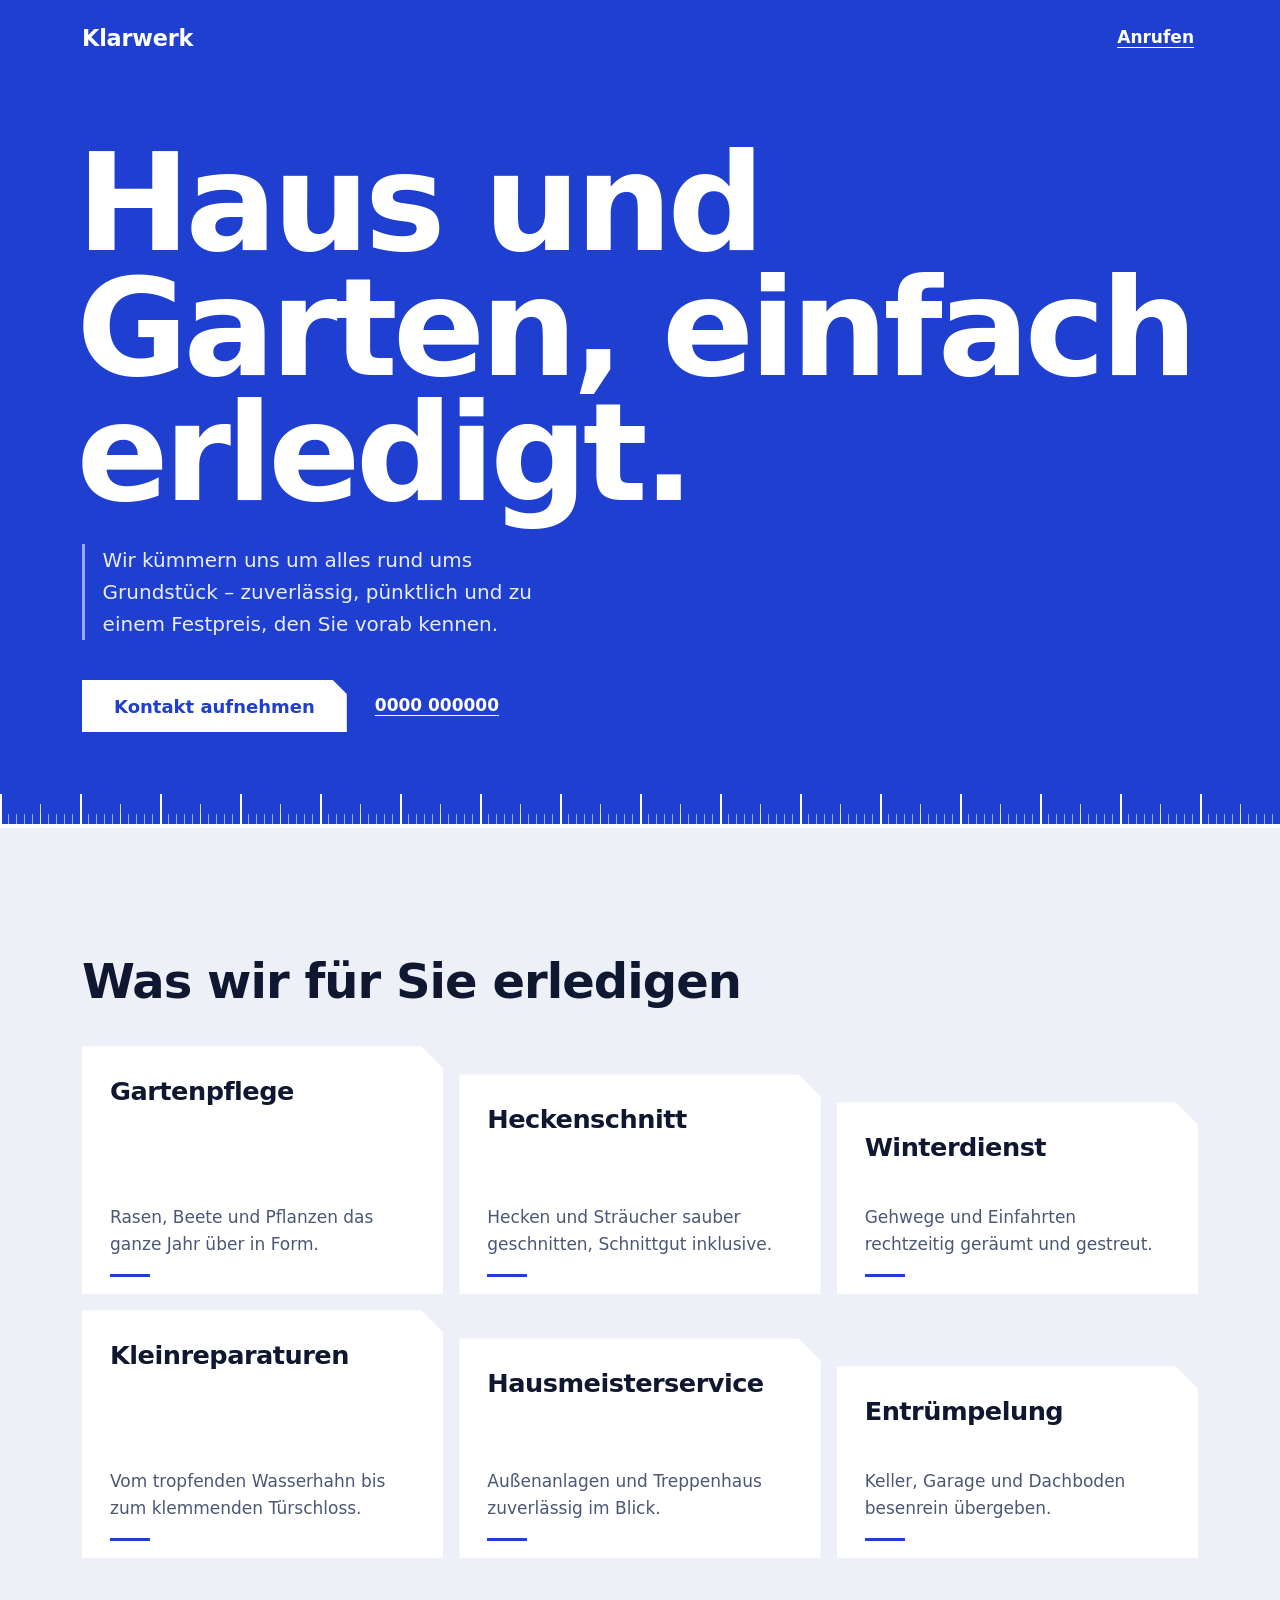
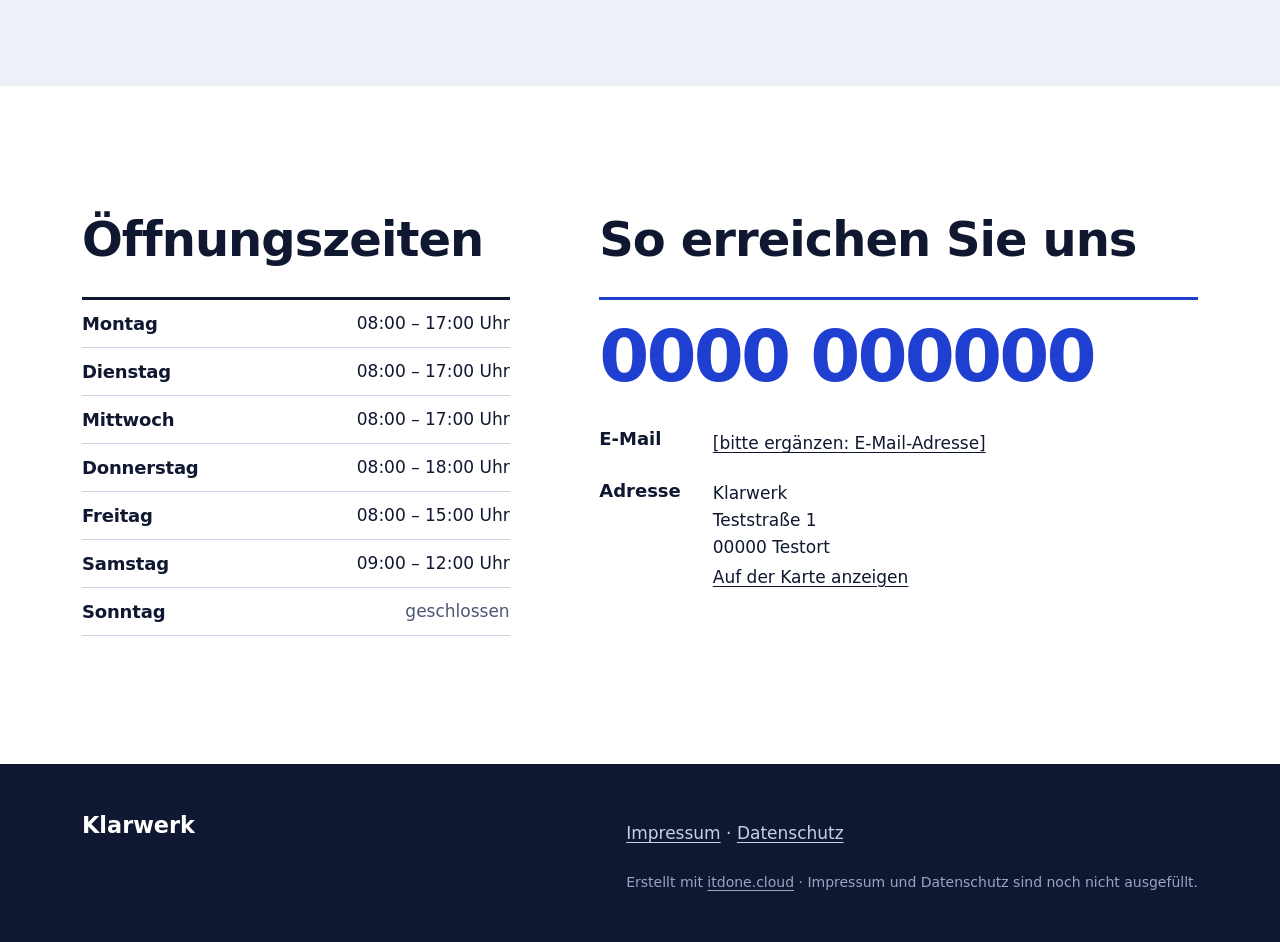
==== index.html @ 64b4abc5 "Klarwerk One-Pager AI-Generated: true AI-System: run-zero-mcp AI-Generated-At: 2026-11-04T11:15:56.8" ====
<!doctype html>
<html lang="de">
<head>
<meta charset="utf-8">
<base href="/">
<meta name="viewport" content="width=device-width, initial-scale=1, viewport-fit=cover">
<title>Klarwerk – Haus- und Gartenservice in Ihrer Nähe</title>
<meta name="description" content="Klarwerk erledigt Gartenpflege, Winterdienst, Kleinreparaturen und mehr – zuverlässig, pünktlich und zum fairen Preis. Jetzt unverbindlich anfragen.">
<meta property="og:type" content="website">
<meta property="og:title" content="Klarwerk – Haus und Garten, einfach erledigt.">
<meta property="og:description" content="Gartenpflege, Winterdienst, Kleinreparaturen und mehr – zuverlässig und zum fairen Preis.">
<meta property="og:locale" content="de_DE">
<link rel="stylesheet" href="https://cdn.itdone.cloud/fonts/bricolage-grotesque/index.css"><link rel="stylesheet" href="https://cdn.itdone.cloud/fonts/instrument-sans/index.css"><link rel="manifest" href="/manifest.json"><meta name="theme-color" content="#1E3FD0"><link rel="icon" href="/assets/icon-512.png">
<link rel="apple-touch-icon" href="/assets/icon-512.png">
<link rel="stylesheet" href="css/style.css">
<script type="application/ld+json">{"@context":"https://schema.org","@type":"Organization","name":"Klarwerk"}</script>
</head>
<body>
<header class="hero" id="top">
  <div class="bar wrap">
    <a class="brand" href="/" aria-label="Klarwerk, zur Startseite">Klarwerk</a>
    <a class="bar-call" href="tel:+490000000000">Anrufen</a>
  </div>
  <div class="hero-body wrap">
    <h1>Haus und Garten, einfach erledigt.</h1>
    <p class="lead">Wir kümmern uns um alles rund ums Grundstück – zuverlässig, pünktlich und zu einem Festpreis, den Sie vorab kennen.</p>
    <div class="cta">
      <a class="btn" href="#kontakt">Kontakt aufnehmen</a>
      <a class="cta-tel" href="tel:+490000000000">0000 000000</a>
    </div>
  </div>
  <div class="tape" aria-hidden="true"></div>
</header>

<main>
  <section class="section wrap" id="leistungen" aria-labelledby="h-leistungen">
    <h2 id="h-leistungen">Was wir für Sie erledigen</h2>
    <div class="tiles">
      <article class="tile"><h3>Gartenpflege</h3><p>Rasen, Beete und Pflanzen das ganze Jahr über in Form.</p></article>
      <article class="tile"><h3>Heckenschnitt</h3><p>Hecken und Sträucher sauber geschnitten, Schnittgut inklusive.</p></article>
      <article class="tile"><h3>Winterdienst</h3><p>Gehwege und Einfahrten rechtzeitig geräumt und gestreut.</p></article>
      <article class="tile"><h3>Kleinreparaturen</h3><p>Vom tropfenden Wasserhahn bis zum klemmenden Türschloss.</p></article>
      <article class="tile"><h3>Hausmeisterservice</h3><p>Außenanlagen und Treppenhaus zuverlässig im Blick.</p></article>
      <article class="tile"><h3>Entrümpelung</h3><p>Keller, Garage und Dachboden besenrein übergeben.</p></article>
    </div>
  </section>

  <section class="reach" aria-label="Öffnungszeiten und Kontakt">
    <div class="wrap reach-grid">
      <div class="hours" id="zeiten">
        <h2>Öffnungszeiten</h2>
        <table>
          <caption class="sr">Öffnungszeiten von Klarwerk</caption>
          <thead class="sr"><tr><th scope="col">Tag</th><th scope="col">Zeiten</th></tr></thead>
          <tbody>
            <tr><th scope="row">Montag</th><td>08:00 – 17:00 Uhr</td></tr>
            <tr><th scope="row">Dienstag</th><td>08:00 – 17:00 Uhr</td></tr>
            <tr><th scope="row">Mittwoch</th><td>08:00 – 17:00 Uhr</td></tr>
            <tr><th scope="row">Donnerstag</th><td>08:00 – 18:00 Uhr</td></tr>
            <tr><th scope="row">Freitag</th><td>08:00 – 15:00 Uhr</td></tr>
            <tr><th scope="row">Samstag</th><td>09:00 – 12:00 Uhr</td></tr>
            <tr><th scope="row">Sonntag</th><td>geschlossen</td></tr>
          </tbody>
        </table>
      </div>

      <div class="contact" id="kontakt">
        <h2>So erreichen Sie uns</h2>
        <a class="big-tel" href="tel:+490000000000">0000 000000</a>
        <dl>
          <dt>E-Mail</dt>
          <dd><a href="mailto:%5Bbitte%20erg%C3%A4nzen%3A%20E-Mail-Adresse%5D?subject=Anfrage%20%C3%BCber%20die%20Website">[bitte ergänzen: E-Mail-Adresse]</a></dd>
          <dt>Adresse</dt>
          <dd>Klarwerk<br>Teststraße 1<br>00000 Testort<br><a href="https://www.openstreetmap.org/search?query=Teststra%C3%9Fe%201%2C%2000000%20Testort" target="_blank" rel="noopener">Auf der Karte anzeigen</a></dd>
        </dl>
      </div>
    </div>
  </section>
</main>

<footer class="foot">
  <div class="wrap">
    <p class="foot-brand">Klarwerk</p>
    <div class="foot-links"><a href="/impressum.html">Impressum</a> · <a href="/datenschutz.html">Datenschutz</a><p class="itdone-notice">Erstellt mit <a href="https://itdone.cloud">itdone.cloud</a> · Impressum und Datenschutz sind noch nicht ausgefüllt.</p></div>
  </div>
</footer>
<script>if('serviceWorker' in navigator)navigator.serviceWorker.register('/sw.js');</script>
</body>
</html>
---- css/style.css ----
:root{
  --bg:#EDF0F7;--surface:#FFFFFF;--text:#0F1830;--muted:#4B5775;
  --accent:#1E3FD0;--accent-ink:#FFFFFF;--line:#C9D0E2;
  --radius:0;--cut:22px;
  --space:clamp(1rem,4vw,2rem);--section:clamp(4rem,10vw,8rem);
  --display:'Bricolage Grotesque',ui-sans-serif,system-ui,sans-serif;
  --body:'Instrument Sans',ui-sans-serif,system-ui,-apple-system,"Segoe UI",Roboto,Arial,sans-serif;
}
*,*::before,*::after{box-sizing:border-box}
html{scroll-behavior:smooth;-webkit-text-size-adjust:100%}
body{margin:0;background:var(--bg);color:var(--text);font:1.0625rem/1.6 var(--body);padding-bottom:env(safe-area-inset-bottom)}
a{color:inherit}
:focus-visible{outline:3px solid var(--accent);outline-offset:3px}
.wrap{width:100%;max-width:1180px;margin-inline:auto;padding-inline:var(--space)}
.sr{position:absolute;width:1px;height:1px;overflow:hidden;clip:rect(0 0 0 0);white-space:nowrap}
h1,h2,h3{font-family:var(--display);margin:0;text-wrap:balance}

/* Hero */
.hero{background:var(--accent);color:var(--accent-ink);min-height:92svh;display:flex;flex-direction:column;position:relative;padding-top:env(safe-area-inset-top)}
.hero :focus-visible{outline-color:#fff}
.bar{display:flex;justify-content:space-between;align-items:center;padding-block:1rem}
.brand{font:700 clamp(1.15rem,3vw,1.4rem)/1 var(--display);text-decoration:none;white-space:nowrap;letter-spacing:-.01em}
.bar-call{display:inline-flex;align-items:center;min-height:44px;padding-inline:.25rem;font-weight:600;text-underline-offset:4px}
.hero-body{flex:1;display:flex;flex-direction:column;justify-content:flex-end;padding-block:3rem 6rem}
h1{text-wrap:balance;margin-left:-.04em}
.lead{border-left:3px solid rgba(255,255,255,.55);padding-left:1.1rem}
.hero .cta{margin-top:2.5rem}
h1{font-weight:800;letter-spacing:-.035em;line-height:.92;font-size:clamp(3.25rem,13vw,8.5rem);max-width:18ch}
.lead{font-size:1.25rem;max-width:36ch;margin:1.75rem 0 0;color:rgba(255,255,255,.9)}
.cta{display:flex;flex-wrap:wrap;align-items:center;gap:1rem 1.75rem;margin-top:2rem}
.btn{display:inline-flex;align-items:center;justify-content:center;min-height:52px;padding:0 2rem;background:#fff;color:var(--accent);font:700 1.125rem var(--display);text-decoration:none;clip-path:polygon(0 0,calc(100% - 14px) 0,100% 14px,100% 100%,0 100%);transition:background .16s,color .16s}
.btn:hover{background:var(--text);color:#fff}
.cta-tel{font-weight:600;font-variant-numeric:tabular-nums;text-underline-offset:4px;min-height:44px;display:inline-flex;align-items:center}
.tape{position:absolute;left:0;right:0;bottom:0;height:34px;transform-origin:left;animation:grow .9s cubic-bezier(.2,.7,.2,1) both;
  border-bottom:4px solid #fff;
  background:
   repeating-linear-gradient(90deg,#fff 0 2px,transparent 2px 80px) left bottom/100% 30px no-repeat,
   repeating-linear-gradient(90deg,rgba(255,255,255,.8) 0 1px,transparent 1px 40px) left bottom/100% 20px no-repeat,
   repeating-linear-gradient(90deg,rgba(255,255,255,.55) 0 1px,transparent 1px 8px) left bottom/100% 10px no-repeat}
@keyframes grow{from{transform:scaleX(0)}to{transform:scaleX(1)}}

/* Leistungen */
.section{padding-block:var(--section)}
h2{font-weight:700;font-size:clamp(1.9rem,5vw,3rem);letter-spacing:-.02em;line-height:1.05}
.tiles{display:grid;grid-template-columns:repeat(3,1fr);gap:1rem;margin-top:2.5rem}
.tile{background:var(--surface);padding:2rem 1.75rem 1.5rem;min-height:12rem;display:flex;flex-direction:column;justify-content:space-between;gap:2rem;
  clip-path:polygon(0 0,calc(100% - var(--cut)) 0,100% var(--cut),100% 100%,0 100%);transition:background .16s,color .16s}
.tile{position:relative;padding-bottom:2.25rem}
.tile::after{content:"";position:absolute;left:1.75rem;bottom:1.1rem;height:3px;width:2.5rem;background:var(--accent);transition:width .35s cubic-bezier(.2,.7,.2,1),background .16s}
.tile:hover::after{width:calc(100% - 3.5rem);background:#fff}
.tile h3{font-weight:800;font-size:clamp(1.35rem,2.4vw,1.6rem);letter-spacing:-.02em;line-height:1.05}
.tile p{margin:0;color:var(--muted);max-width:30ch;transition:color .16s}
.tile:hover{background:var(--accent);color:#fff}
@media (min-width:901px){.tile:nth-child(3n+2){margin-top:1.75rem}.tile:nth-child(3n+3){margin-top:3.5rem}}
.tile:hover p{color:rgba(255,255,255,.92)}

/* Zeiten + Kontakt */
.reach{background:var(--surface);padding-block:var(--section)}
.reach-grid{display:grid;grid-template-columns:5fr 7fr;gap:clamp(2.5rem,7vw,6rem);align-items:start}
table{width:100%;border-collapse:collapse;margin-top:2rem;border-top:3px solid var(--text);font-variant-numeric:tabular-nums}
tr{border-bottom:1px solid var(--line)}
th[scope=row]{font:700 1.125rem var(--display);text-align:left;padding:.5rem 1rem .5rem 0;height:3rem}
td{text-align:right;padding:.5rem 0}
.big-tel{display:block;margin-top:2rem;border-top:3px solid var(--accent);padding-top:1.25rem;font:800 clamp(2.1rem,6vw,4.5rem)/1 var(--display);letter-spacing:-.04em;color:var(--accent);text-decoration:none;font-variant-numeric:tabular-nums;padding-bottom:.25rem;white-space:nowrap}
td{white-space:nowrap}
tbody tr:last-child td{color:var(--muted)}
th[scope=row]{letter-spacing:-.01em}
.big-tel:hover{text-decoration:underline;text-underline-offset:6px}
dl{margin:2rem 0 0;display:grid;grid-template-columns:max-content 1fr;gap:1.25rem 2rem}
dt{font:700 1.125rem var(--display)}
dd{margin:0}
dd a{text-underline-offset:3px;overflow-wrap:anywhere;display:inline-block;padding-block:.15rem}

/* Footer */
.foot{background:var(--text);color:#C9D0E2;padding-block:3rem calc(2.5rem + env(safe-area-inset-bottom))}
.foot .wrap{display:flex;flex-wrap:wrap;justify-content:space-between;gap:1.5rem}
.foot-brand{margin:0;font:700 1.4rem var(--display);color:#fff}
.foot a{text-underline-offset:3px;display:inline-block;padding-block:.5rem}
.foot a:hover{color:#fff}
.itdone-notice{margin:.5rem 0 0;font-size:.875rem;color:#9AA5C4}
.foot :focus-visible{outline-color:#fff}

@media (max-width:900px){
  .tiles{grid-template-columns:repeat(2,1fr)}
  .reach-grid{grid-template-columns:1fr}
}
@media (max-width:600px){
  .tiles{grid-template-columns:1fr}
  .tile{min-height:9rem}
  .btn{width:100%;min-height:56px}
  .cta{flex-direction:column;align-items:stretch;gap:.5rem}
  .cta-tel{justify-content:center}
  .hero-body{padding-block:2rem 3.5rem}
  dl{grid-template-columns:1fr;gap:.25rem}
  dd{margin-bottom:1rem}
}
@media (prefers-reduced-motion:reduce){.tape{animation:none}html{scroll-behavior:auto}*{transition:none!important}}
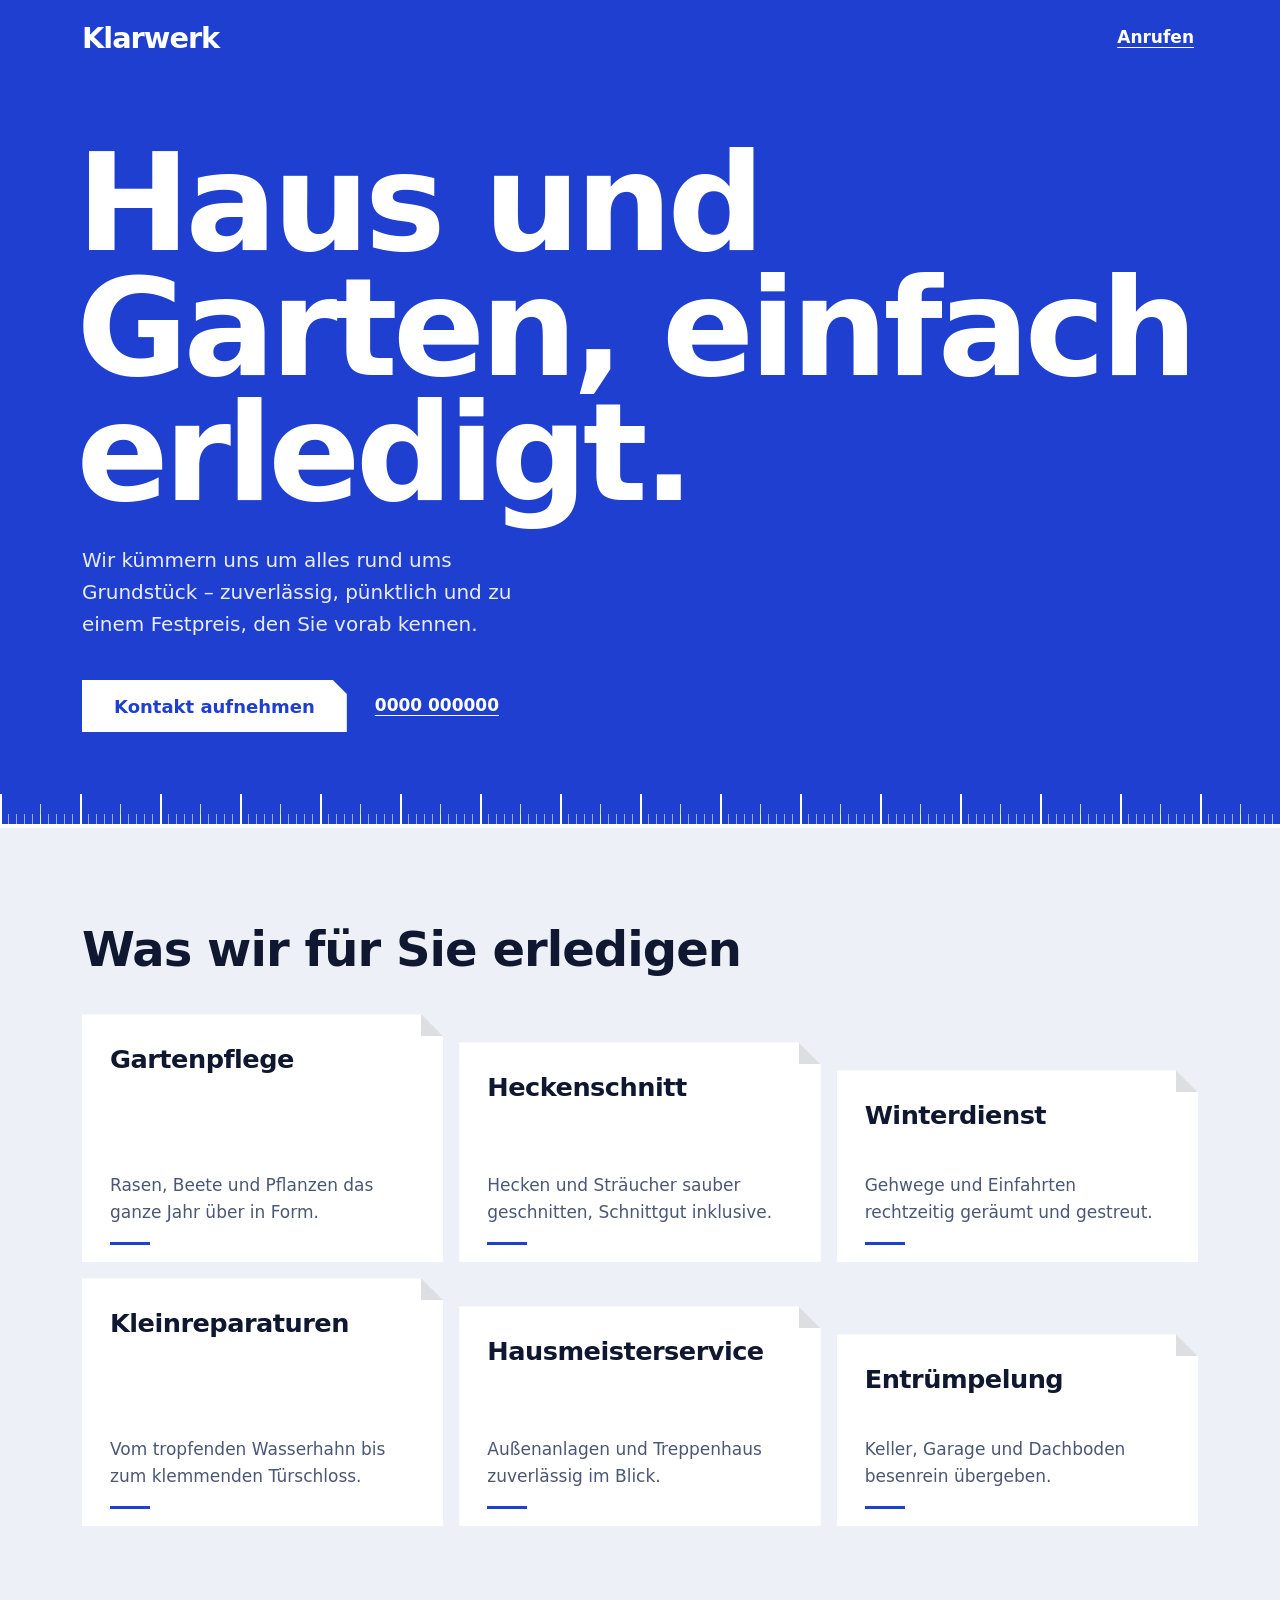
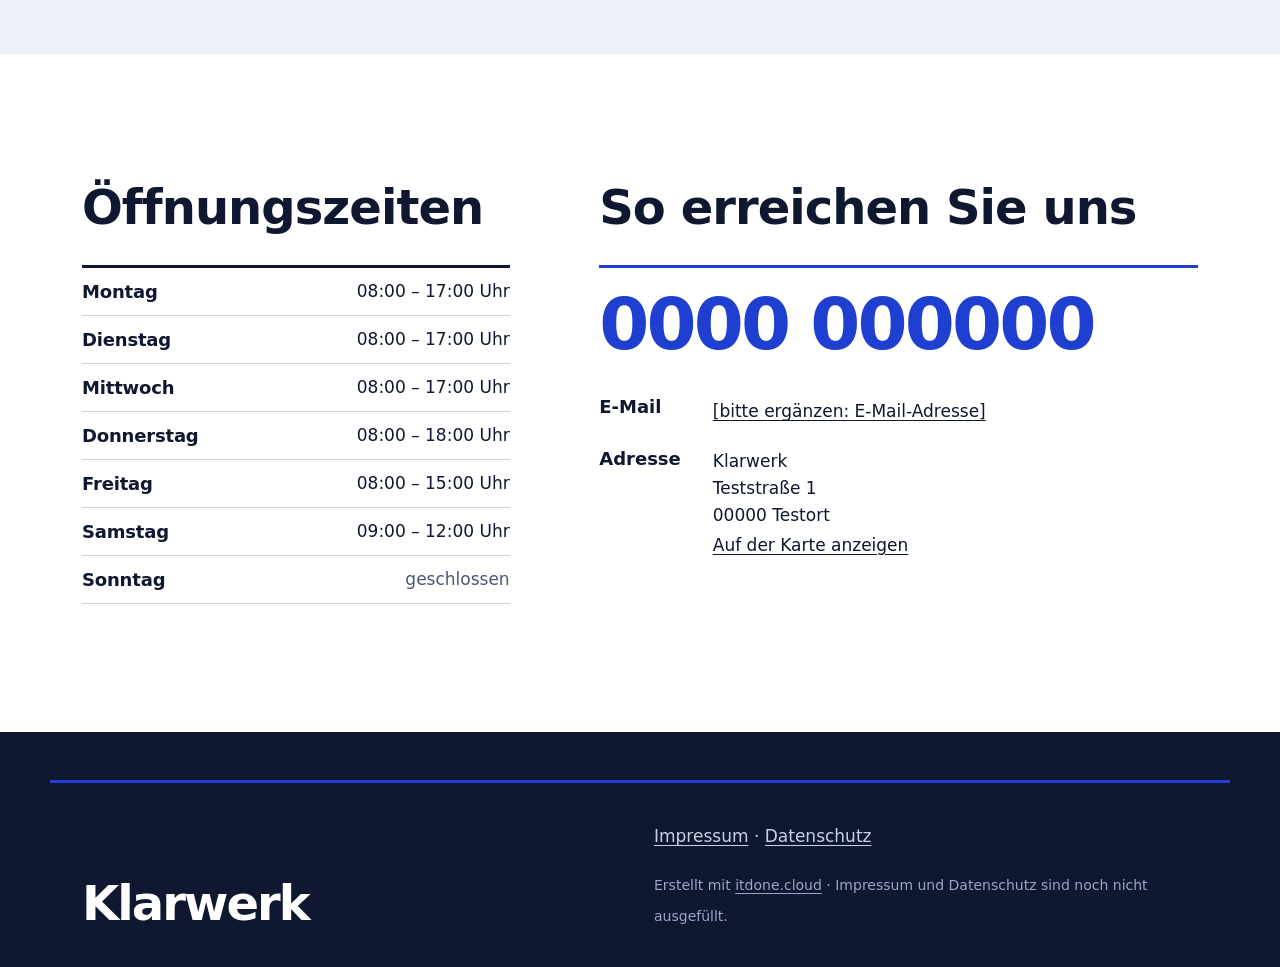
==== commit 9c433e3a: "Feinschliff, SVG-Icon, canonical und Sitemap AI-Generated: true AI-System: run-zero-mcp AI-Generated" ====
--- a/index.html
+++ b/index.html
@@ -10,10 +10,11 @@
 <meta property="og:title" content="Klarwerk – Haus und Garten, einfach erledigt.">
 <meta property="og:description" content="Gartenpflege, Winterdienst, Kleinreparaturen und mehr – zuverlässig und zum fairen Preis.">
 <meta property="og:locale" content="de_DE">
-<link rel="stylesheet" href="https://cdn.itdone.cloud/fonts/bricolage-grotesque/index.css"><link rel="stylesheet" href="https://cdn.itdone.cloud/fonts/instrument-sans/index.css"><link rel="manifest" href="/manifest.json"><meta name="theme-color" content="#1E3FD0"><link rel="icon" href="/assets/icon-512.png">
-<link rel="apple-touch-icon" href="/assets/icon-512.png">
+<link rel="stylesheet" href="https://cdn.itdone.cloud/fonts/bricolage-grotesque/index.css"><link rel="stylesheet" href="https://cdn.itdone.cloud/fonts/instrument-sans/index.css"><link rel="manifest" href="/manifest.json"><meta name="theme-color" content="#1E3FD0"><link rel="icon" href="/assets/icon.svg">
+<link rel="apple-touch-icon" href="/assets/icon.svg">
 <link rel="stylesheet" href="css/style.css">
 <script type="application/ld+json">{"@context":"https://schema.org","@type":"Organization","name":"Klarwerk"}</script>
+<link rel="canonical" href="https://app-klarwerk-website-7f58b3bd.run-zero.de/">
 </head>
 <body>
 <header class="hero" id="top">
--- a/css/style.css
+++ b/css/style.css
@@ -19,11 +19,13 @@
 .hero{background:var(--accent);color:var(--accent-ink);min-height:92svh;display:flex;flex-direction:column;position:relative;padding-top:env(safe-area-inset-top)}
 .hero :focus-visible{outline-color:#fff}
 .bar{display:flex;justify-content:space-between;align-items:center;padding-block:1rem}
-.brand{font:700 clamp(1.15rem,3vw,1.4rem)/1 var(--display);text-decoration:none;white-space:nowrap;letter-spacing:-.01em}
+.brand{font:800 clamp(1.3rem,4.4vw,1.8rem)/1 var(--display);text-decoration:none;white-space:nowrap;letter-spacing:-.035em}
+.bar-call{transition:text-decoration-color .16s}
+.bar-call:hover{text-decoration-thickness:3px}
 .bar-call{display:inline-flex;align-items:center;min-height:44px;padding-inline:.25rem;font-weight:600;text-underline-offset:4px}
 .hero-body{flex:1;display:flex;flex-direction:column;justify-content:flex-end;padding-block:3rem 6rem}
 h1{text-wrap:balance;margin-left:-.04em}
-.lead{border-left:3px solid rgba(255,255,255,.55);padding-left:1.1rem}
+.lead{border-left:0;padding-left:0}
 .hero .cta{margin-top:2.5rem}
 h1{font-weight:800;letter-spacing:-.035em;line-height:.92;font-size:clamp(3.25rem,13vw,8.5rem);max-width:18ch}
 .lead{font-size:1.25rem;max-width:36ch;margin:1.75rem 0 0;color:rgba(255,255,255,.9)}
@@ -40,17 +42,19 @@
 @keyframes grow{from{transform:scaleX(0)}to{transform:scaleX(1)}}
 
 /* Leistungen */
-.section{padding-block:var(--section)}
+.section{padding-block:clamp(3.5rem,8vw,6rem) var(--section)}
 h2{font-weight:700;font-size:clamp(1.9rem,5vw,3rem);letter-spacing:-.02em;line-height:1.05}
 .tiles{display:grid;grid-template-columns:repeat(3,1fr);gap:1rem;margin-top:2.5rem}
 .tile{background:var(--surface);padding:2rem 1.75rem 1.5rem;min-height:12rem;display:flex;flex-direction:column;justify-content:space-between;gap:2rem;
   clip-path:polygon(0 0,calc(100% - var(--cut)) 0,100% var(--cut),100% 100%,0 100%);transition:background .16s,color .16s}
-.tile{position:relative;padding-bottom:2.25rem}
+.tile{position:relative;padding-bottom:2.25rem;background:linear-gradient(225deg,transparent 50%,rgba(15,24,48,.14) 50%) top right/var(--cut) var(--cut) no-repeat,var(--surface)}
+.tile:hover{background:linear-gradient(225deg,transparent 50%,rgba(15,24,48,.35) 50%) top right/var(--cut) var(--cut) no-repeat,var(--accent)}
+.tile h3{max-width:12ch}
 .tile::after{content:"";position:absolute;left:1.75rem;bottom:1.1rem;height:3px;width:2.5rem;background:var(--accent);transition:width .35s cubic-bezier(.2,.7,.2,1),background .16s}
 .tile:hover::after{width:calc(100% - 3.5rem);background:#fff}
 .tile h3{font-weight:800;font-size:clamp(1.35rem,2.4vw,1.6rem);letter-spacing:-.02em;line-height:1.05}
 .tile p{margin:0;color:var(--muted);max-width:30ch;transition:color .16s}
-.tile:hover{background:var(--accent);color:#fff}
+.tile:hover{color:#fff}
 @media (min-width:901px){.tile:nth-child(3n+2){margin-top:1.75rem}.tile:nth-child(3n+3){margin-top:3.5rem}}
 .tile:hover p{color:rgba(255,255,255,.92)}
 
@@ -74,7 +78,9 @@
 /* Footer */
 .foot{background:var(--text);color:#C9D0E2;padding-block:3rem calc(2.5rem + env(safe-area-inset-bottom))}
 .foot .wrap{display:flex;flex-wrap:wrap;justify-content:space-between;gap:1.5rem}
-.foot-brand{margin:0;font:700 1.4rem var(--display);color:#fff}
+.foot-brand{margin:0;font:800 clamp(1.8rem,6vw,3rem)/1 var(--display);letter-spacing:-.04em;color:#fff}
+.foot .wrap{align-items:flex-end;border-top:3px solid var(--accent);padding-top:2rem}
+.foot-links{max-width:34rem}
 .foot a{text-underline-offset:3px;display:inline-block;padding-block:.5rem}
 .foot a:hover{color:#fff}
 .itdone-notice{margin:.5rem 0 0;font-size:.875rem;color:#9AA5C4}
